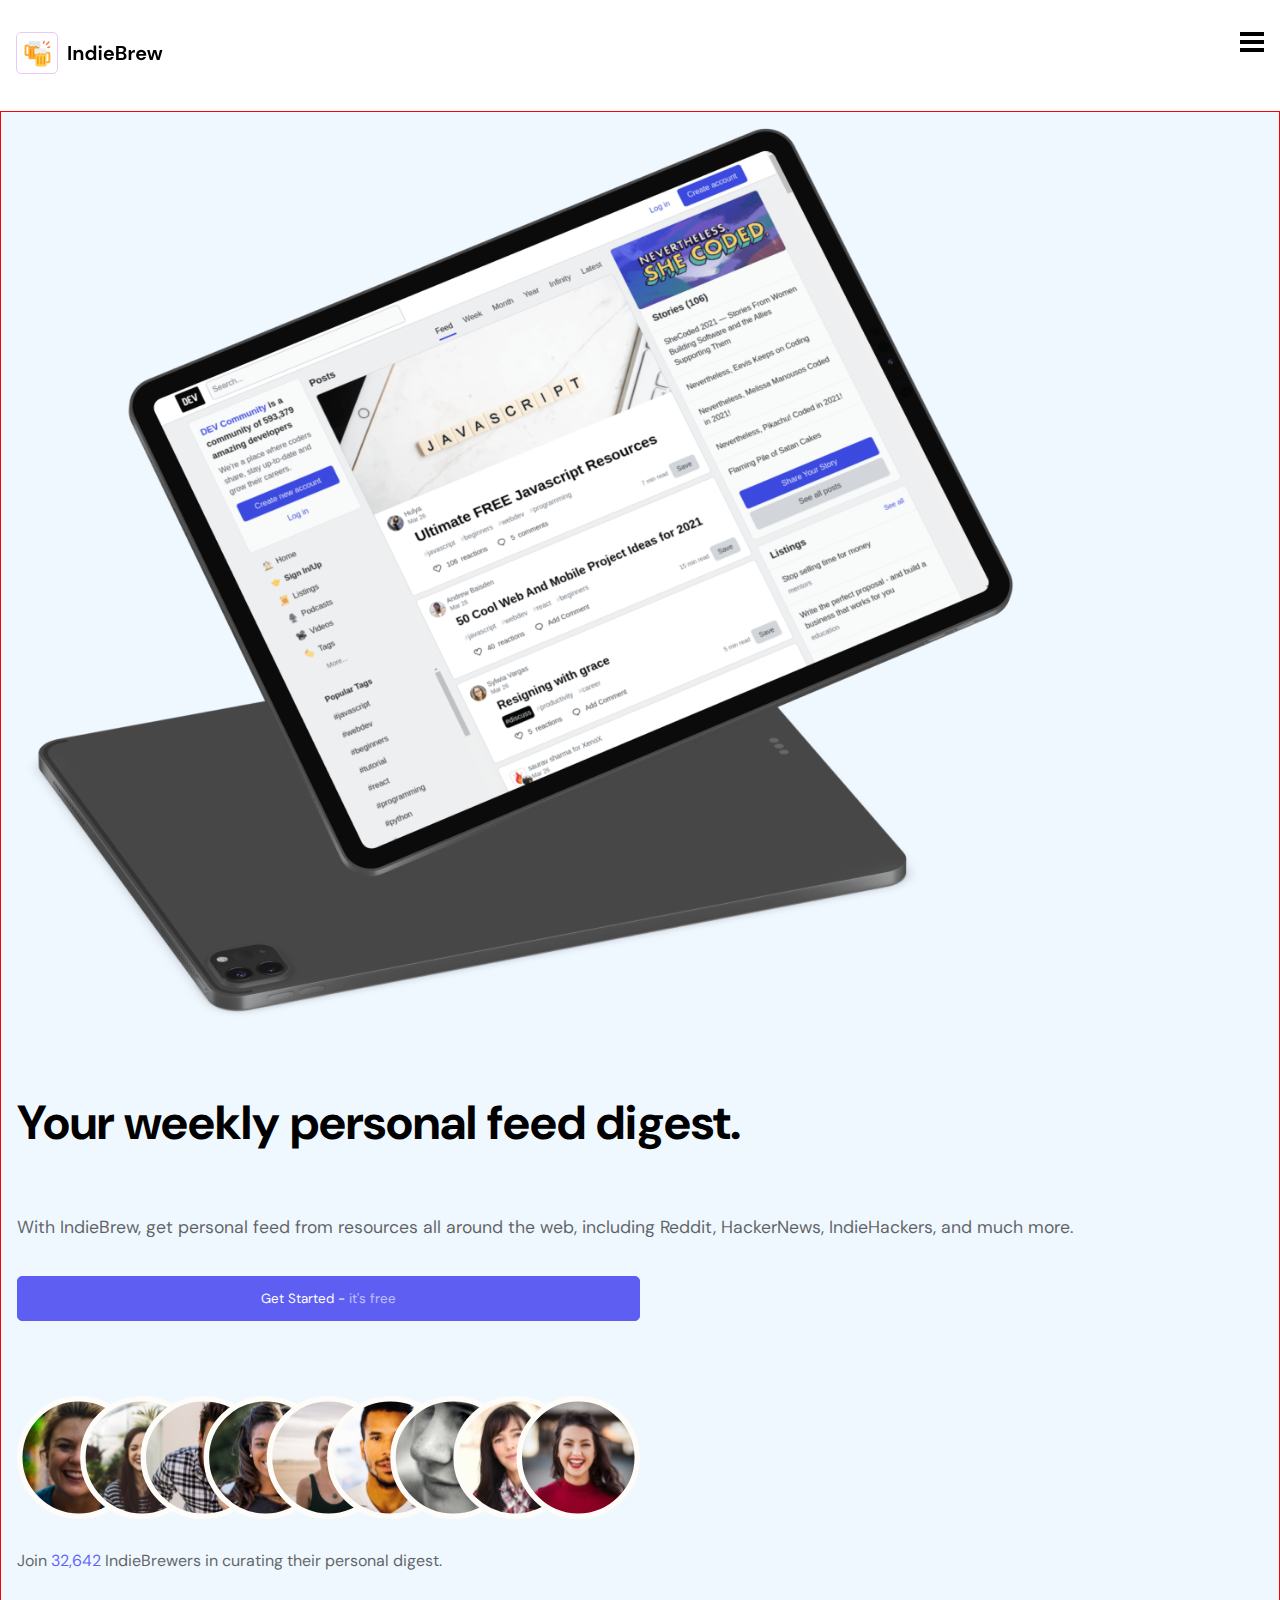
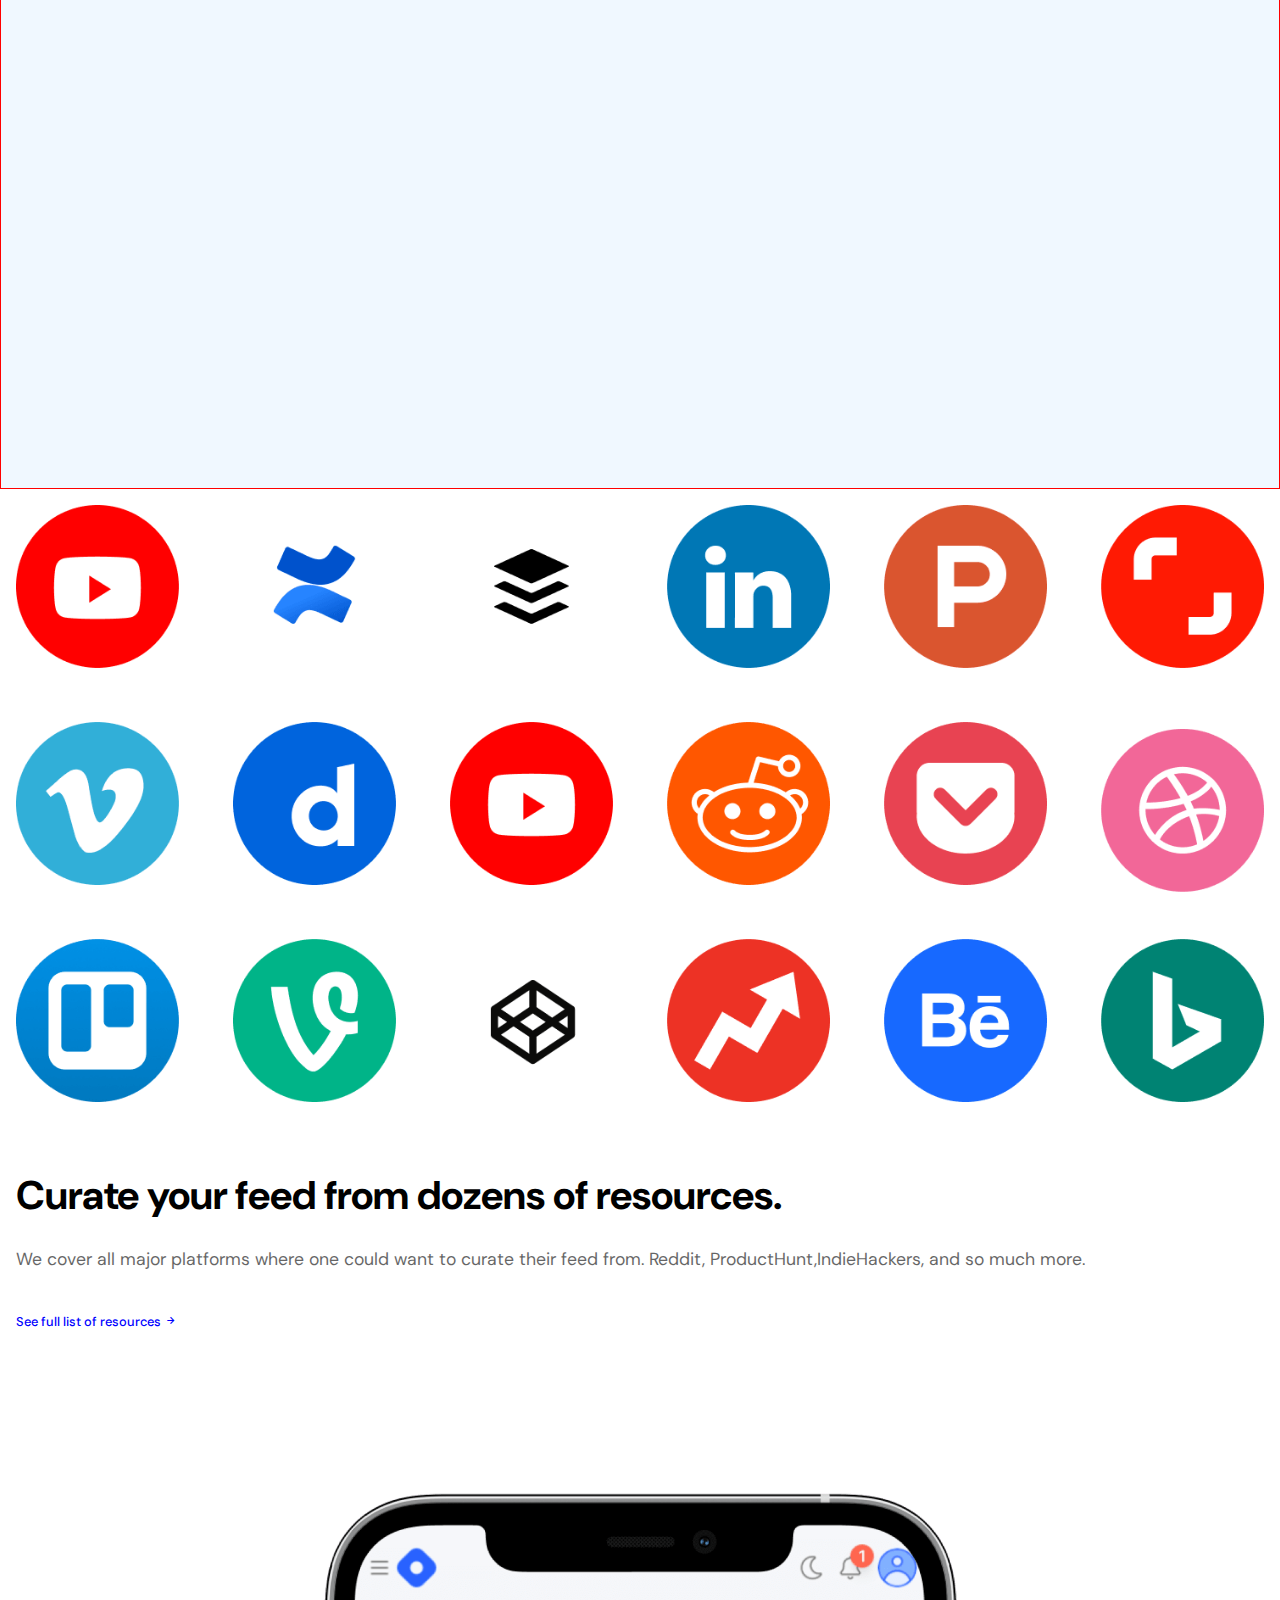
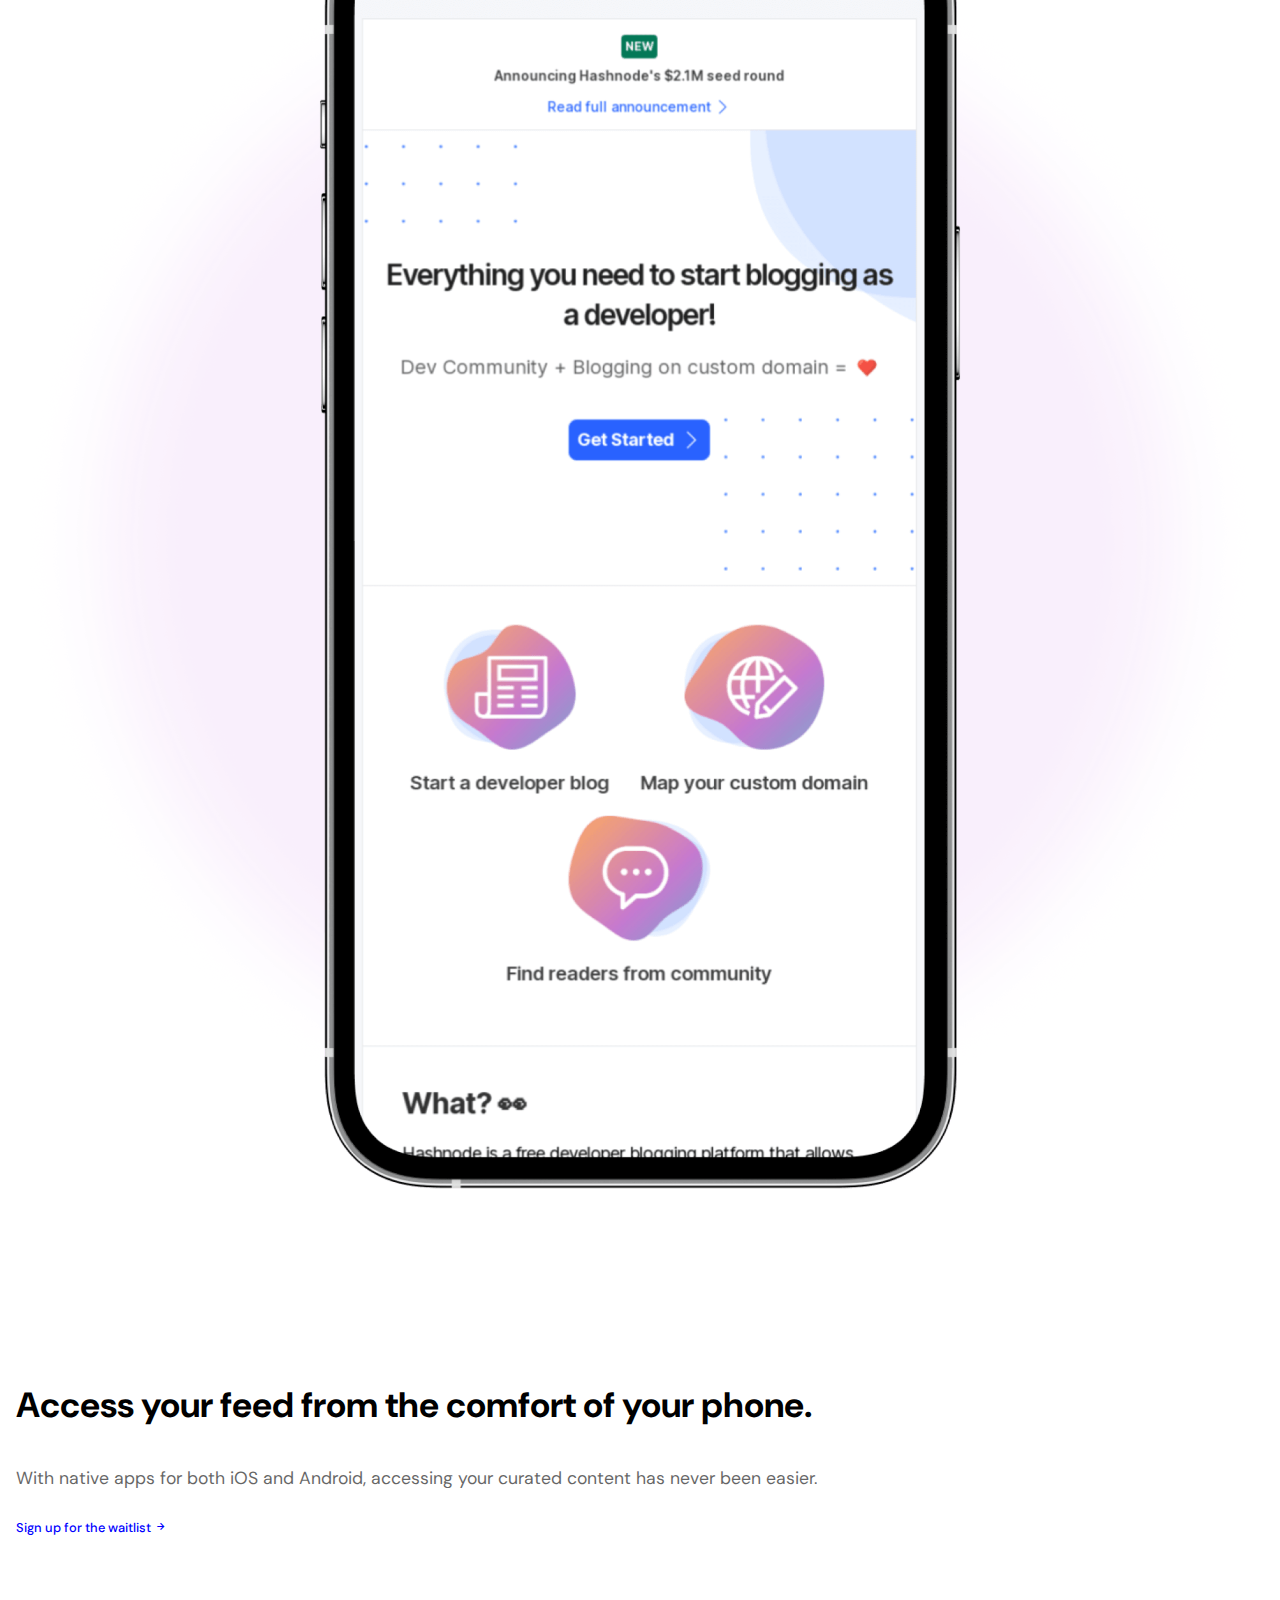
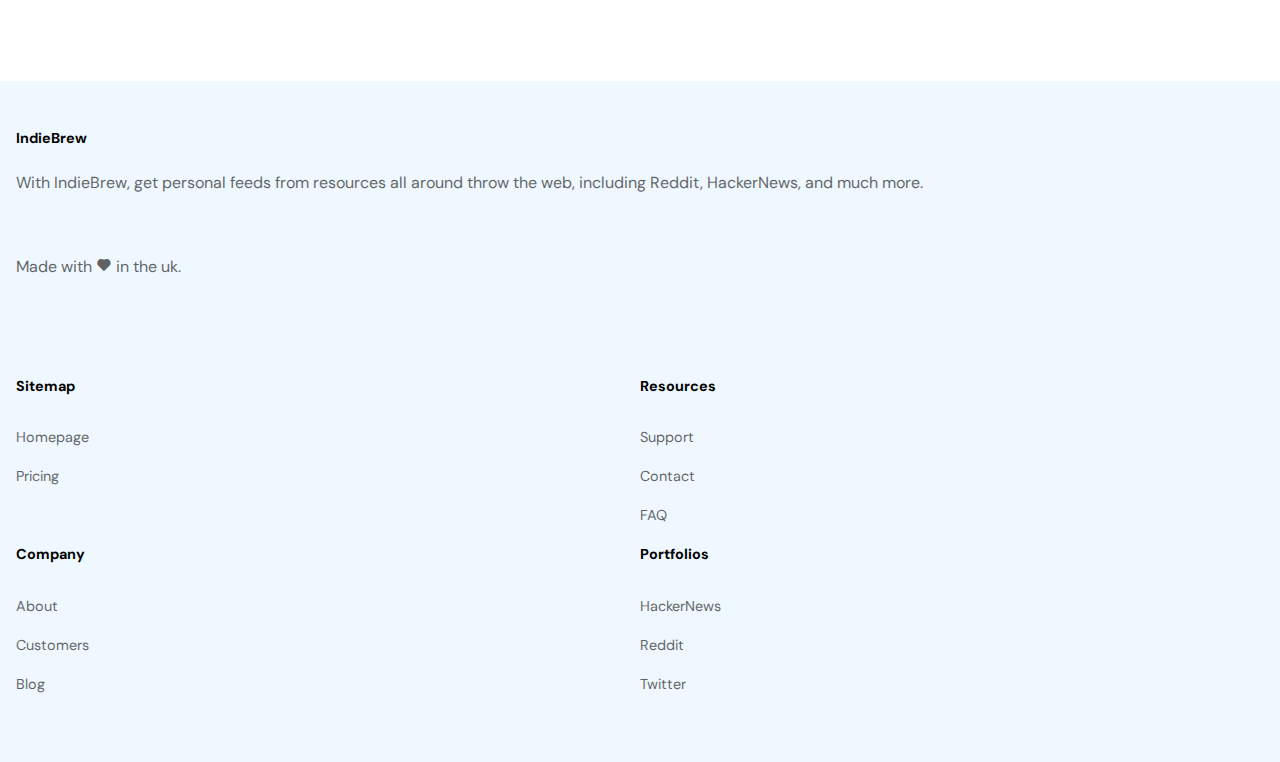
==== index.html @ 9b56b5cd "initial commit" ====
<!DOCTYPE html>
<html lang="en">
<head>
    <meta charset="UTF-8">
    <meta name="viewport" content="width=device-width, initial-scale=1.0">
    <link rel="stylesheet" href="./styles/index.css">
    <link rel="preconnect" href="https://fonts.googleapis.com">
    <link rel="preconnect" href="https://fonts.gstatic.com" crossorigin>
    <link href="https://fonts.googleapis.com/css2?family=DM+Sans:opsz,wght@9..40,300&display=swap" rel="stylesheet">
    <link rel="stylesheet"
    href="https://cdn.jsdelivr.net/npm/boxicons@latest/css/boxicons.min.css">
    <!-- or -->
    <link rel="stylesheet"
    href="https://unpkg.com/boxicons@latest/css/boxicons.min.css">
    <title>IndieBrew</title>
</head>
<body>
    <header>
        <div class="indie__logo">
            <img src="./Assets/Logo.svg" alt="Logo">
            <!-- <p>IndieBrew</p> -->
        </div>
        <nav class="navbar">
            <ul>
                <a href="/"><li>Pricing</li></a>
                <a href="/"><li>Support</li></a>
            </ul>
        </nav>
        <div>
            <button class="btn">Get Started - <span>it's free</span></button>
        </div>
        <div class="harmburg">
            <img src="./Assets/Hamburger Menu.svg" alt="Harmburg menu">
        </div>
    </header>

    <!-- main start here -->
    <main class="hero__main">
        <div class="indie__feed">
            <div class="indie__title">
                <h1>Your weekly personal feed digest.</h1>
                <p>With IndieBrew, get personal feed from resources all around the web, including Reddit, HackerNews, IndieHackers, and much more.</p>
            </div>
            <div class="second__buttton">
                <button class="s__btn">Get Started - <span>it's free</span></button>
            </div>
            <div class="users">
                <img src="./Assets/User Avatars.svg" alt="users avaters">
                <p>Join <span>32,642</span> IndieBrewers in curating their personal digest.</p>
            </div>
        </div>
        <div class="hero__image">
            <img src="./Assets/Feed Mockup.png" alt="Phone Mockup">
        </div>
    </main>
    <!-- main end here -->

    <!-- section class start here -->
    <section class="section__main">
        <div class="resoucers__main">
            <div class="media__resources">
                <h1>Curate your feed from dozens of resources.</h1>
                <p>We cover all major platforms where one could want to curate their feed from. Reddit, ProductHunt,IndieHackers, and so much more.</p>
                <a href="/">See full list of resources <i class='bx bx-right-arrow-alt'></i></a>
            </div>
            <div class="socials__medias">
                <img src="./Assets/Social Media Icons.png" alt="social media icons">
            </div>
        </div>
        <div class="access__main">
            <div class="phone">
                <img src="./Assets/Phone Mockup.png" alt="phone">
            </div>
            <div class="access__text">
                <h1>Access your feed from the comfort of your phone.</h1>
                <p>With native apps for both iOS and Android, accessing your curated content has never been easier.</p>
                <a href="/">Sign up for the waitlist <i class='bx bx-right-arrow-alt'></i></a>
            </div>
        </div>
    </section>
    <!-- section class end here -->

    <!-- footer start here -->
    <footer>
        <div class="about__indie">
            <h3>IndieBrew</h3>
            <p>With IndieBrew, get personal feeds from resources all around throw the web, including Reddit, HackerNews, and much more.</p>
            <p class="love">Made with <i class='bx bxs-heart' ></i> in the uk.</p>
        </div>
        <div class="all__about__cmp">
            <div class="site">
                <h3>Sitemap</h3>
                <ul>
                    <a href="/"><li>Homepage</li></a>
                    <a href="/"><li>Pricing</li></a>
                </ul>
            </div>
            <div class="resource">
                <h3>Resources</h3>
                <ul>
                    <a href="/"><li>Support</li></a>
                    <a href="/"><li>Contact</li></a>
                    <a href="/"><li>FAQ</li></a>
                </ul>
            </div>
            <div class="company">
                <h3>Company</h3>
                <ul>
                    <a href="/"><li>About</li></a>
                    <a href="/"><li>Customers</li></a>
                    <a href="/"><li>Blog</li></a>
                </ul>
            </div>
            <div class="porta">
                <h3>Portfolios</h3>
                <ul>
                    <a href="/"><li>HackerNews</li></a>
                    <a href="/"><li>Reddit</li></a>
                    <a href="/"><li>Twitter</li></a>
                </ul>
            </div>
        </div>
    </footer>
</body>
</html>
---- styles/index.css ----
* {
    padding: 0;
    margin: 0;
    box-sizing: border-box;
    font-family: 'DM Sans', sans-serif;
}
header {
    display: flex;
    justify-content: space-between;
    padding: 2em 1em;
}
.navbar,
.btn {
    display: none;
}
.hero__main {
    border: 1px solid red;
    padding: 1em;
    display: flex;
    flex-direction: column-reverse;
    background-color: aliceblue;
    /* margin-bottom: 20%; */
}
.hero__image {
    width: 100%;
}
.hero__image img {
    width: 80%;
    margin-bottom: 5%;
}
.indie__title h1 {
    font-size: 3rem;
    margin-bottom: 5%;
}
.indie__title p {
    font-size: 1.1rem;
    opacity: 0.6;
    margin-bottom: 3%;
}   
.s__btn {
    padding: 1em;
    width: 50%;
    background-color: rgb(94, 94, 243);
    border: 1px solid rgb(94, 94, 243);
    border-radius: 5px;
    color: white;
    margin-bottom: 6%;
    cursor: pointer;
}
.s__btn:hover {
    background-color: rgb(94, 94, 243);
    border-radius: 5px;
    border: 1px solid transparent;
} 
.s__btn span {
    opacity: 0.6;
}
.users {
    width: 100%;
    margin-bottom: 40%;
}
.users img {
    width: 50%;
    margin-bottom: 2%;
}
.users p {
    opacity: 0.6;
    line-height: 1.5;
} 
.users p span {
    color: blue;
    /* margin-bottom: 20%; */
}

/* main section style start here */
.section__main {
    padding: 1em;
    width: 100%;
    margin-bottom: 10%;
    /* display: flex; */
    /* flex-direction: column-reverse; */
}
.resoucers__main {
    display: flex;
    flex-direction: column-reverse;
    width: 100%;
    margin-bottom: 5%;
}
.socials__medias {
    width: 100%;
}
.socials__medias img {
    width: 100%;
    margin-bottom: 5%;
}
.media__resources h1 {
    font-size: 2.5rem;
    margin-bottom: 2%;
}
.media__resources p {
    line-height: 1.5;
    opacity: 0.6;
    font-size: 1.1rem;
    margin-bottom: 3%;
}
.media__resources a,
.access__text a {
    text-decoration: none;
    color: blue;
    font-size: 0.8rem;
    font-weight: 500;
}
.phone img {
    width: 100%;
    margin-top: 8%;
    /* margin: auto; */
}
.access__text h1 {
    font-size: 2.2rem;
    margin-top: 15%;
}
.access__text p {
    font-size: 1.1rem;
    opacity: 0.6;
    line-height: 1.5;
    margin-top: 3%;
    margin-bottom: 2%;
}

/* footer style here */
footer {
    padding: 3em 1em;
    background-color: aliceblue;
}
footer h3 {
    font-size: 0.9rem;
    /* font-weight: 500; */
    font-weight: bold;
    margin-bottom: 2%;
}
.about__indie {
    width: 100%;
}
.about__indie p {
    font-size: 1rem;
    opacity: 0.6;
    margin-bottom: 5%;
}
.all__about__cmp {
    width: 100%;
    margin-top: 8%;
    display: grid;
    grid-template-columns: 1fr 1fr;
}
.all__about__cmp ul {
    list-style: none;
}
ul a {
    text-decoration: none;
    margin: 0 0.1%;
    font-size: 0.9rem;
    opacity: 0.6;
    color: black;
    cursor: pointer;
}

/* form style start here */
.form__head {
    align-items: center;
    display: flex;
    background-color: aliceblue;
}
.form__head a {
    box-shadow: rgba(0, 0, 0, 0.02) 0px 1px 3px 0px, rgba(27, 31, 35, 0.15) 0px 0px 0px 1px;
    width: 15%;
    padding: 0.5em;
    align-items: center;
    background-color: white;
    border-radius: 5px;
    text-align: center;
    justify-content: center;
    cursor: pointer;
    
}
.form__head a img {
    width: 40%;
}
.form__head a:hover {
    background-color: transparent;
    transform: translateY(-5px);

}
.form__main {
    padding: 1em;
    background-color: aliceblue;
    position: relative;
}
.form__text h1 {
    font-size: 2rem;
    margin-bottom: 10%;
}
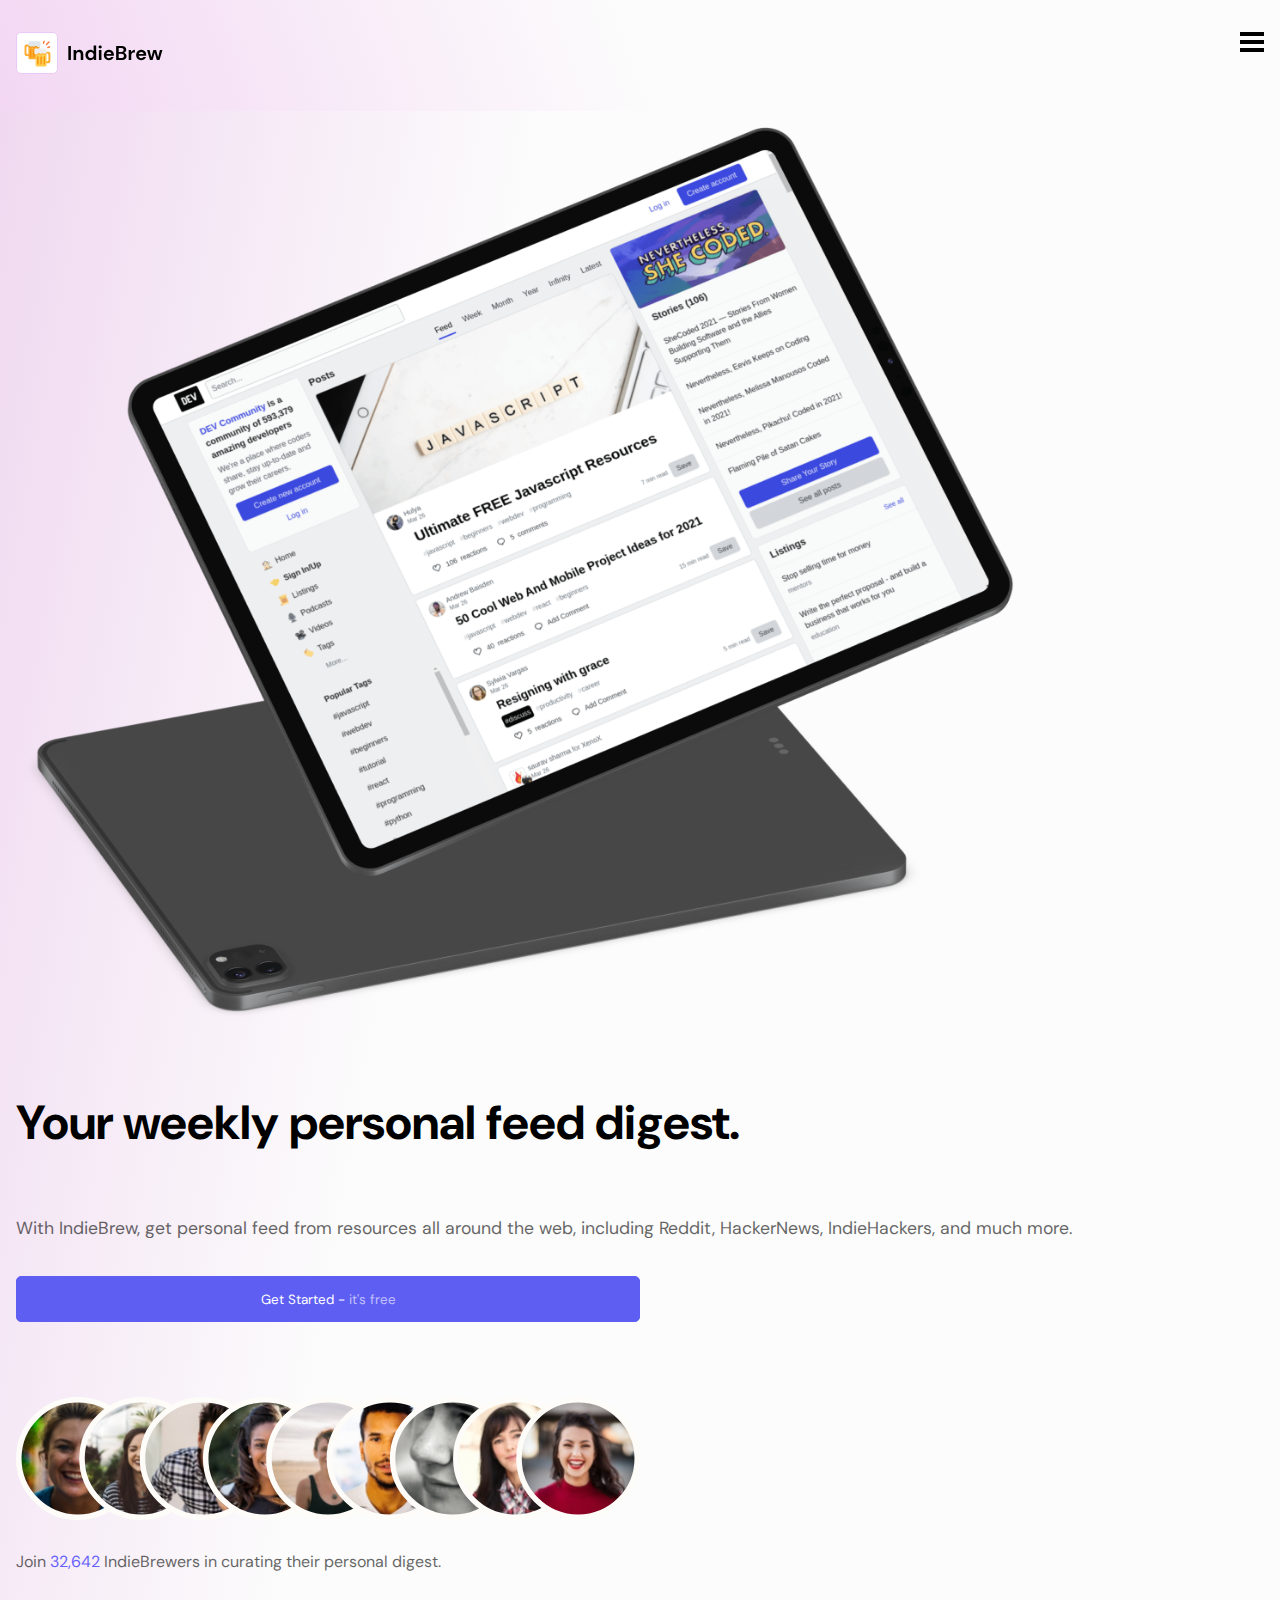
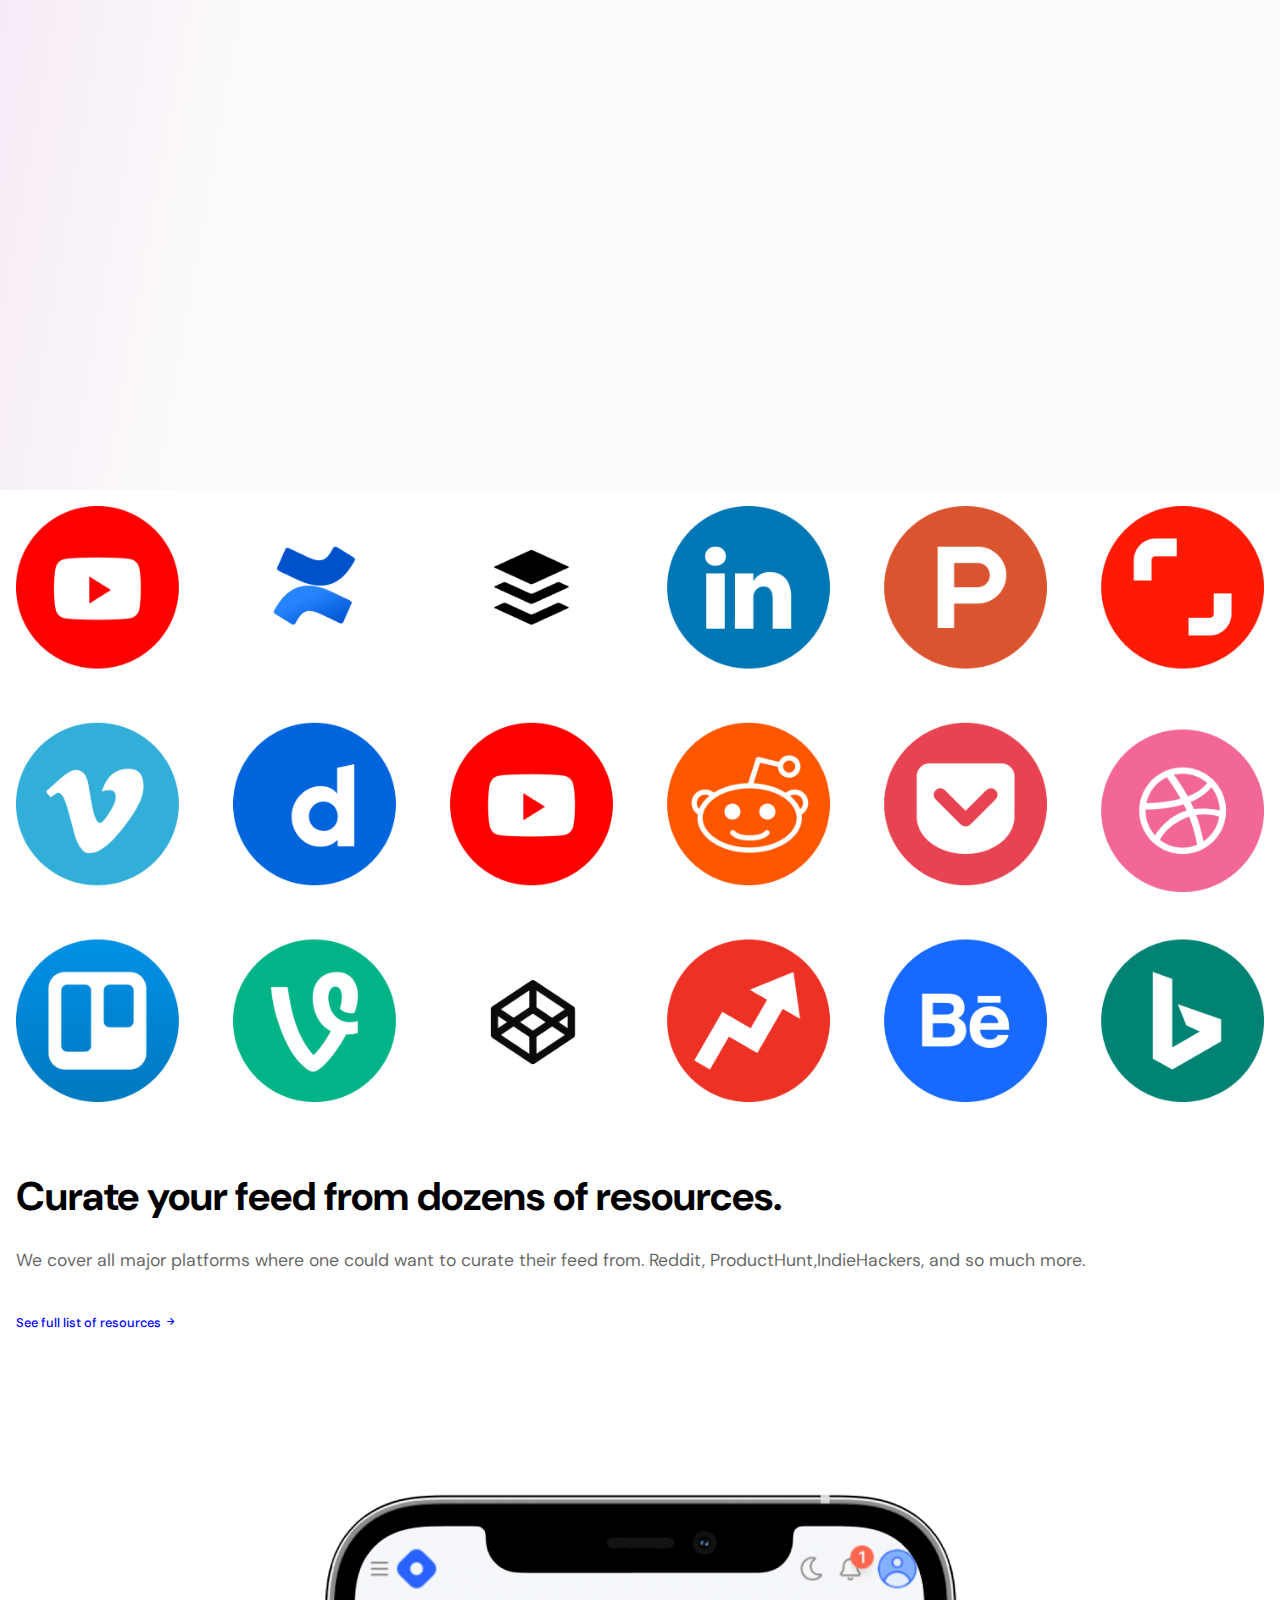
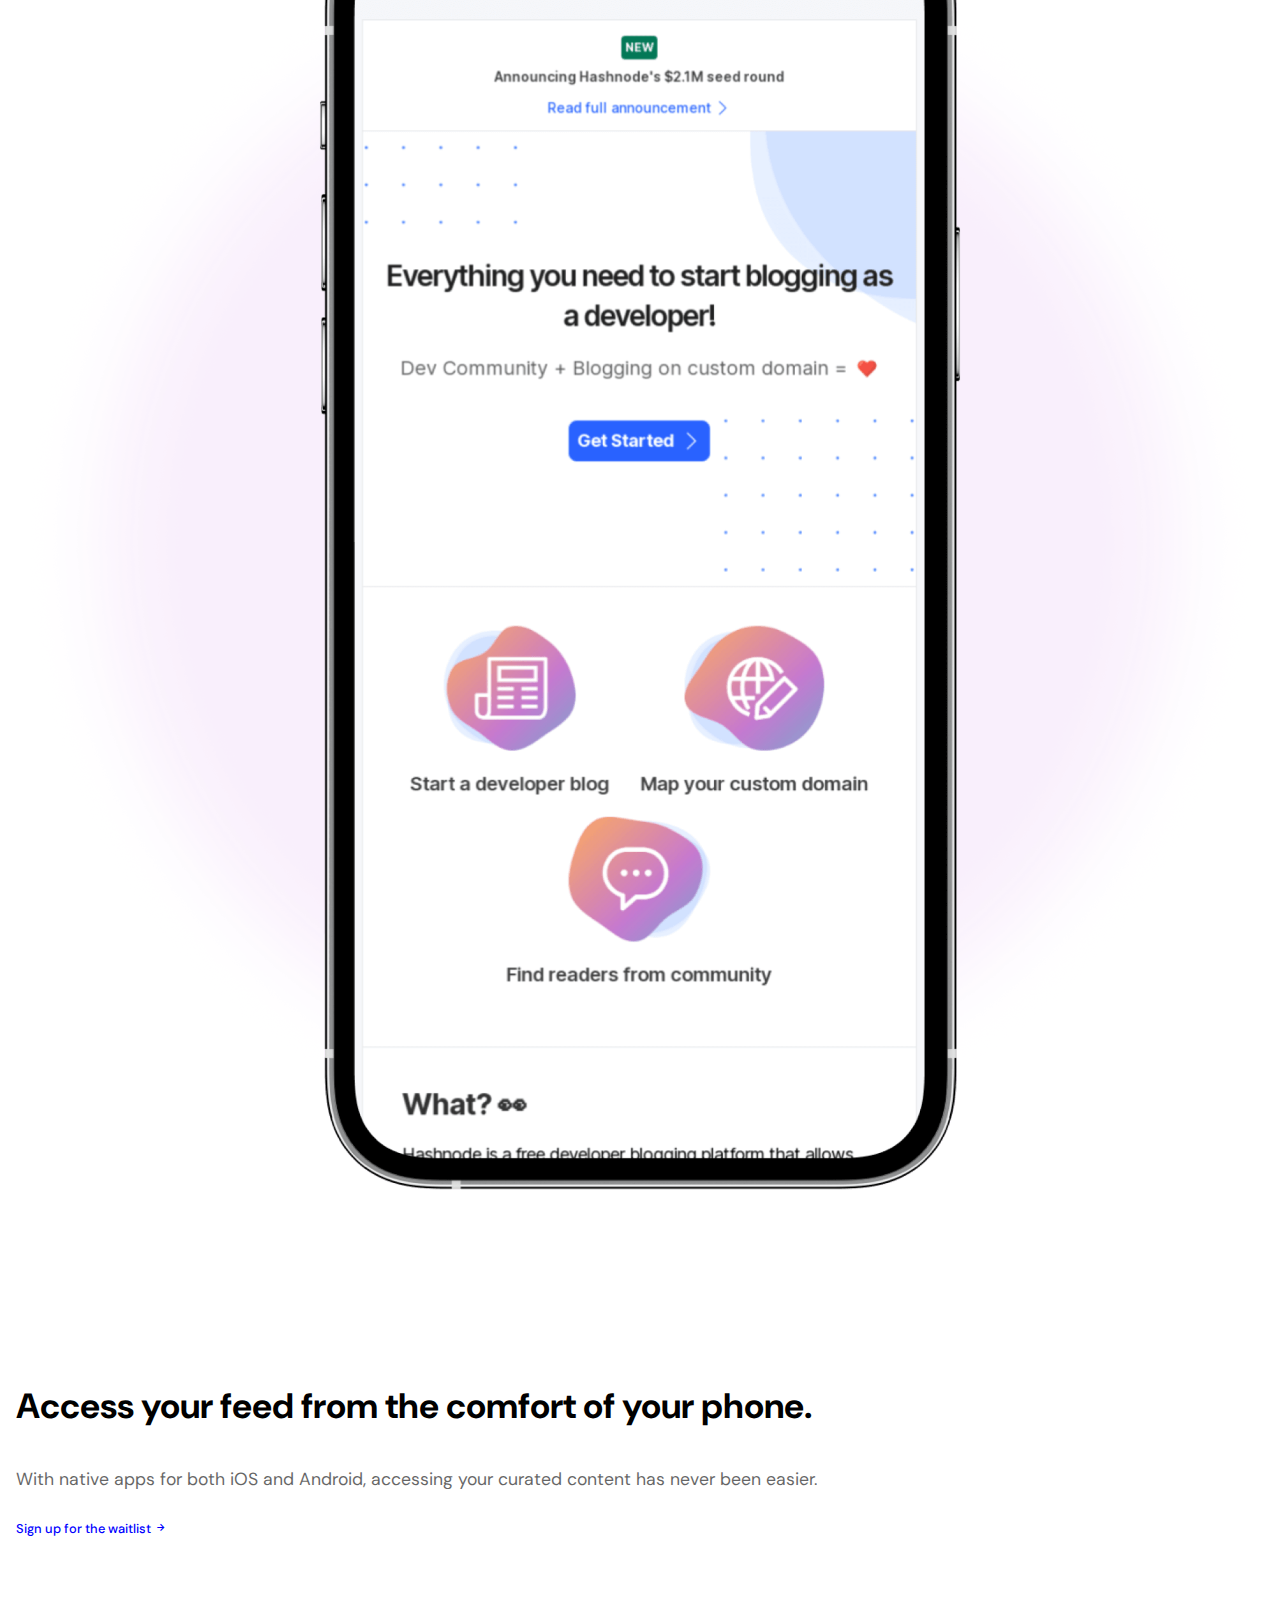
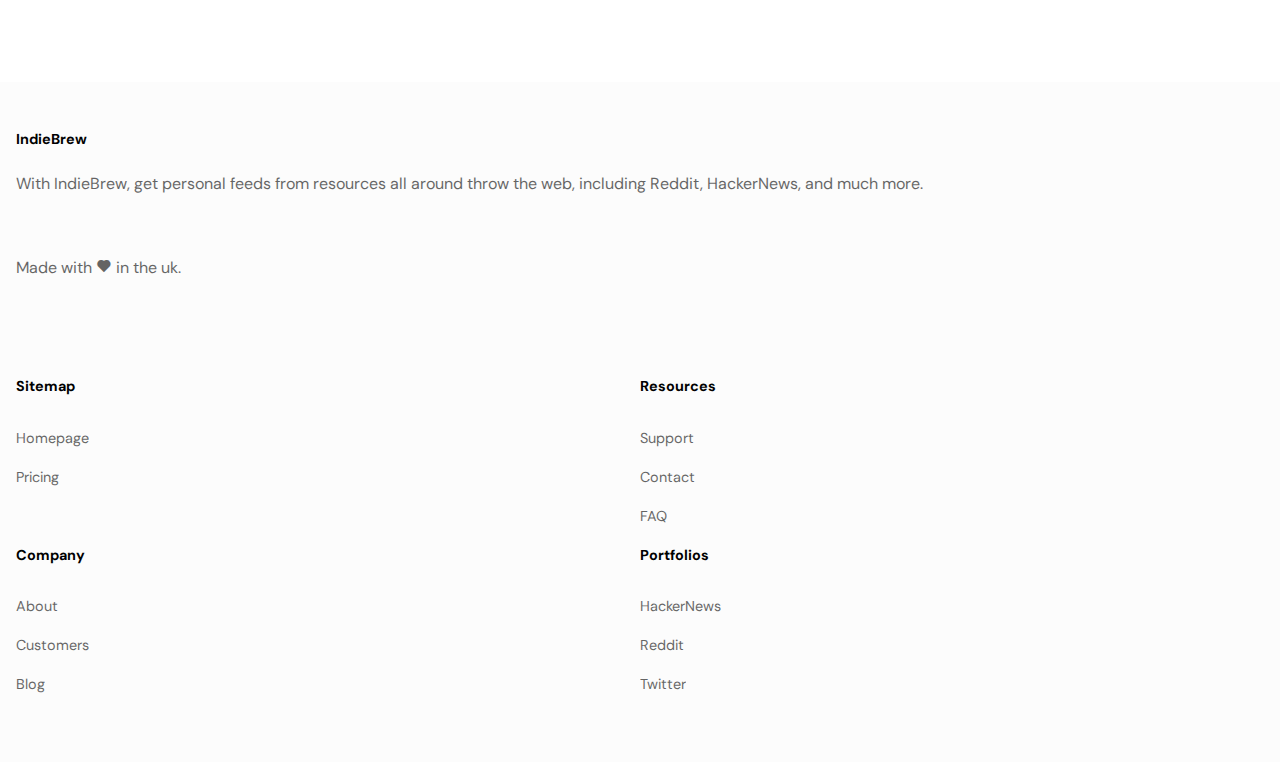
==== commit 4d5ecf35: "initial commit" ====
--- a/index.html
+++ b/index.html
@@ -26,8 +26,8 @@
                 <a href="/"><li>Support</li></a>
             </ul>
         </nav>
-        <div>
-            <button class="btn">Get Started - <span>it's free</span></button>
+        <div class="firt__btn">
+            <a href="sign_in.html" class="signup"><button class="btn">Get Started - <span>it's free</span></button></a>
         </div>
         <div class="harmburg">
             <img src="./Assets/Hamburger Menu.svg" alt="Harmburg menu">
@@ -38,7 +38,7 @@
     <main class="hero__main">
         <div class="indie__feed">
             <div class="indie__title">
-                <h1>Your weekly personal feed digest.</h1>
+                <h1>Your weekly <span class="break">personal feed digest.</span></h1>
                 <p>With IndieBrew, get personal feed from resources all around the web, including Reddit, HackerNews, IndieHackers, and much more.</p>
             </div>
             <div class="second__buttton">
--- a/styles/index.css
+++ b/styles/index.css
@@ -8,17 +8,20 @@
     display: flex;
     justify-content: space-between;
     padding: 2em 1em;
+    background-color: rgb(252, 252, 252);
+    background: linear-gradient(70deg, rgb(243, 215, 243), rgb(252, 252, 252), rgb(252, 252, 252));
 }
 .navbar,
 .btn {
     display: none;
 }
 .hero__main {
-    border: 1px solid red;
+    /* border: 1px solid red; */
     padding: 1em;
     display: flex;
     flex-direction: column-reverse;
-    background-color: aliceblue;
+    background: linear-gradient(100deg, rgb(240, 217, 240), rgb(252, 252, 252), rgb(252, 252, 252), rgb(252, 252, 252));
+    background-color: rgb(252, 252, 252);
     /* margin-bottom: 20%; */
 }
 .hero__image {
@@ -130,7 +133,7 @@
 /* footer style here */
 footer {
     padding: 3em 1em;
-    background-color: aliceblue;
+    background-color: rgb(252, 252, 252);
 }
 footer h3 {
     font-size: 0.9rem;
@@ -182,6 +185,9 @@
     cursor: pointer;
     
 }
+.form__head {
+    background-color: rgb(248, 230, 248);
+}
 .form__head a img {
     width: 40%;
 }
@@ -192,10 +198,233 @@
 }
 .form__main {
     padding: 1em;
-    background-color: aliceblue;
+    background-color: rgb(248, 230, 248);
+    background: linear-gradient(rgb(236, 206, 236));
     position: relative;
 }
 .form__text h1 {
     font-size: 2rem;
     margin-bottom: 10%;
+}
+.estimate,
+.delivery,
+.limited {
+    display: flex;
+    margin-bottom: 6%;
+    gap: 10px;
+}
+.estimate p,
+.delivery p,
+.limited p {
+    font-size: 1.1rem;
+    line-height: 1.5;
+}
+.estimate span,
+.delivery span,
+.limited span {
+    /* font-size: 1.2rem; */
+    font-weight: bold;
+}
+.estimate i {
+    color: red;
+}
+.delivery i {
+    color: darkgrey;
+}
+.limited i {
+    color: orange;
+}
+.sign__form {
+    /* border: 1px solid red; */
+    background-color: white;
+    padding: 1.5em;
+    box-shadow: rgba(0, 0, 0, 0.02) 0px 1px 3px 0px, rgba(27, 31, 35, 0.15) 0px 0px 0px 1px;
+    border-radius: 10px;
+    display: block;
+    margin-bottom: 10%;
+    margin-top: 10%;
+}
+.form-head h1 {
+    font-size: 1.5rem;
+    margin-bottom: 5%;
+}
+label {
+    display: block;
+    margin: 0.2em 0;
+    font-weight: bold;
+}
+.email input,
+.fullname input,
+.password__main input {
+    padding: 0.8em;
+    width: 100%;
+    margin-bottom: 8%;
+    border-radius: 5px;
+    border: 1px solid darkgray;    
+    /* box-shadow: rgba(0, 0, 0, 0.02) 0px 1px 3px 0px, rgba(27, 31, 35, 0.15) 0px 0px 0px 1px; */
+}
+.check__main {
+    display: flex;
+    gap: 10px;
+    margin-bottom: 5%;
+}
+.check {
+    margin-bottom: 17%;
+} 
+.check__main label {
+    font-size: 1.2rem;
+    line-height: 1.2;
+    /* margin-top: 2%; */
+}
+.check__main label a {
+    color: rgb(119, 119, 253);
+    margin-top: 2%;
+}
+.create {
+    border: 1px solid red;
+    width: 100%;
+    padding: 0.8em;
+    background-color: rgb(119, 119, 253);
+    border: 1px solid rgb(119, 119, 253);
+    border-radius: 5px;
+    cursor: pointer;
+    color: white;
+}
+.create:hover {
+    background-color: aliceblue;
+}
+
+/* tablet design start here */
+@media (min-width: 640px) and (max-width: 768px) {
+    header {
+        width: 100%;
+        padding: 2em;
+        align-items: center;
+    }
+    .navbar, .btn {
+        display: block;
+    } 
+    .harmburg {
+        display: none;
+    }
+    .navbar {
+        width: 25%;
+        margin-left: 25%;
+    }
+    .indie__logo {
+        width: 20%;
+    }
+    .firt__btn {
+        width: 40%;
+    }
+    .navbar ul {
+        align-items: center;
+        display: flex;
+        gap: 20px;
+        list-style: none;
+        font-size: 1.3rem;
+    }
+    .btn {
+        padding: 1em;
+        width: 100%;
+        background-color: rgb(108, 108, 245);
+        color: white;
+        border-radius: 5px;
+        border: 1px solid rgb(108, 108, 245);
+        cursor: pointer;
+    }
+    .firt__btn span {
+        opacity: 0.6;
+    }
+    .firt__btn a {
+        text-decoration: none;
+    }
+    .firt__btn a:hover {
+        background-color: rgb(170, 170, 241);
+    }
+    .hero__image img {
+        width: 50%;
+        margin-left: 25%;
+    }
+    .hero__main {
+        padding: 2em;
+    }
+    .indie__title p {
+        font-size: 1.3rem;
+    }
+    .second__buttton {
+        width: 70%;
+    }
+    .users img {
+        width: 35%;
+    }
+    .section__main {
+        padding: 2em;
+    }
+    .resoucers__main {
+
+        display: grid;
+        grid-template-columns: 1fr 1fr;
+        align-items: center;
+        /* gap: 20px; */
+        /* justify-content: space-between; */
+    }
+    .resoucers__main h1 {
+        font-size: 2rem;
+    }
+    .resoucers__main p {
+        font-size: 1rem;
+    }
+    .socials__medias {
+        width: 100%;
+    }
+    .socials__medias img {
+        width: 80%;
+        margin-top: 10%;
+        margin-left: 20%;
+    }
+    .access__main {
+        /* border: 1px solid red; */
+        display: grid;
+        grid-template-columns: 1fr 1fr;
+    }
+    .access__main h1 {
+        font-size: 2rem;
+    }
+    .access__main p {
+        font-size: 1rem;
+    }
+    .phone {
+        width: 100%;
+    }
+    .phone img {
+        width: 80%;
+    }
+    .access__text {
+        margin: 10% auto;
+    }
+    footer {
+        display: flex;
+        /* align-items: center; */
+        padding: 2em;
+        gap: 20%;
+        /* justify-content: space-between; */
+    }
+    .about__indie {
+        width: 100%;
+        /* border: 1px solid #00f; */
+        margin-top: 8%;
+    }
+    .about__indie h3 {
+        margin-bottom: 5%;
+    }
+    .about__indie p {
+        font-size: 0.8rem;
+    }
+    .form__main {
+        display: flex;
+        align-items: center;
+        padding: 4em;
+        gap: 20px;
+    }
 }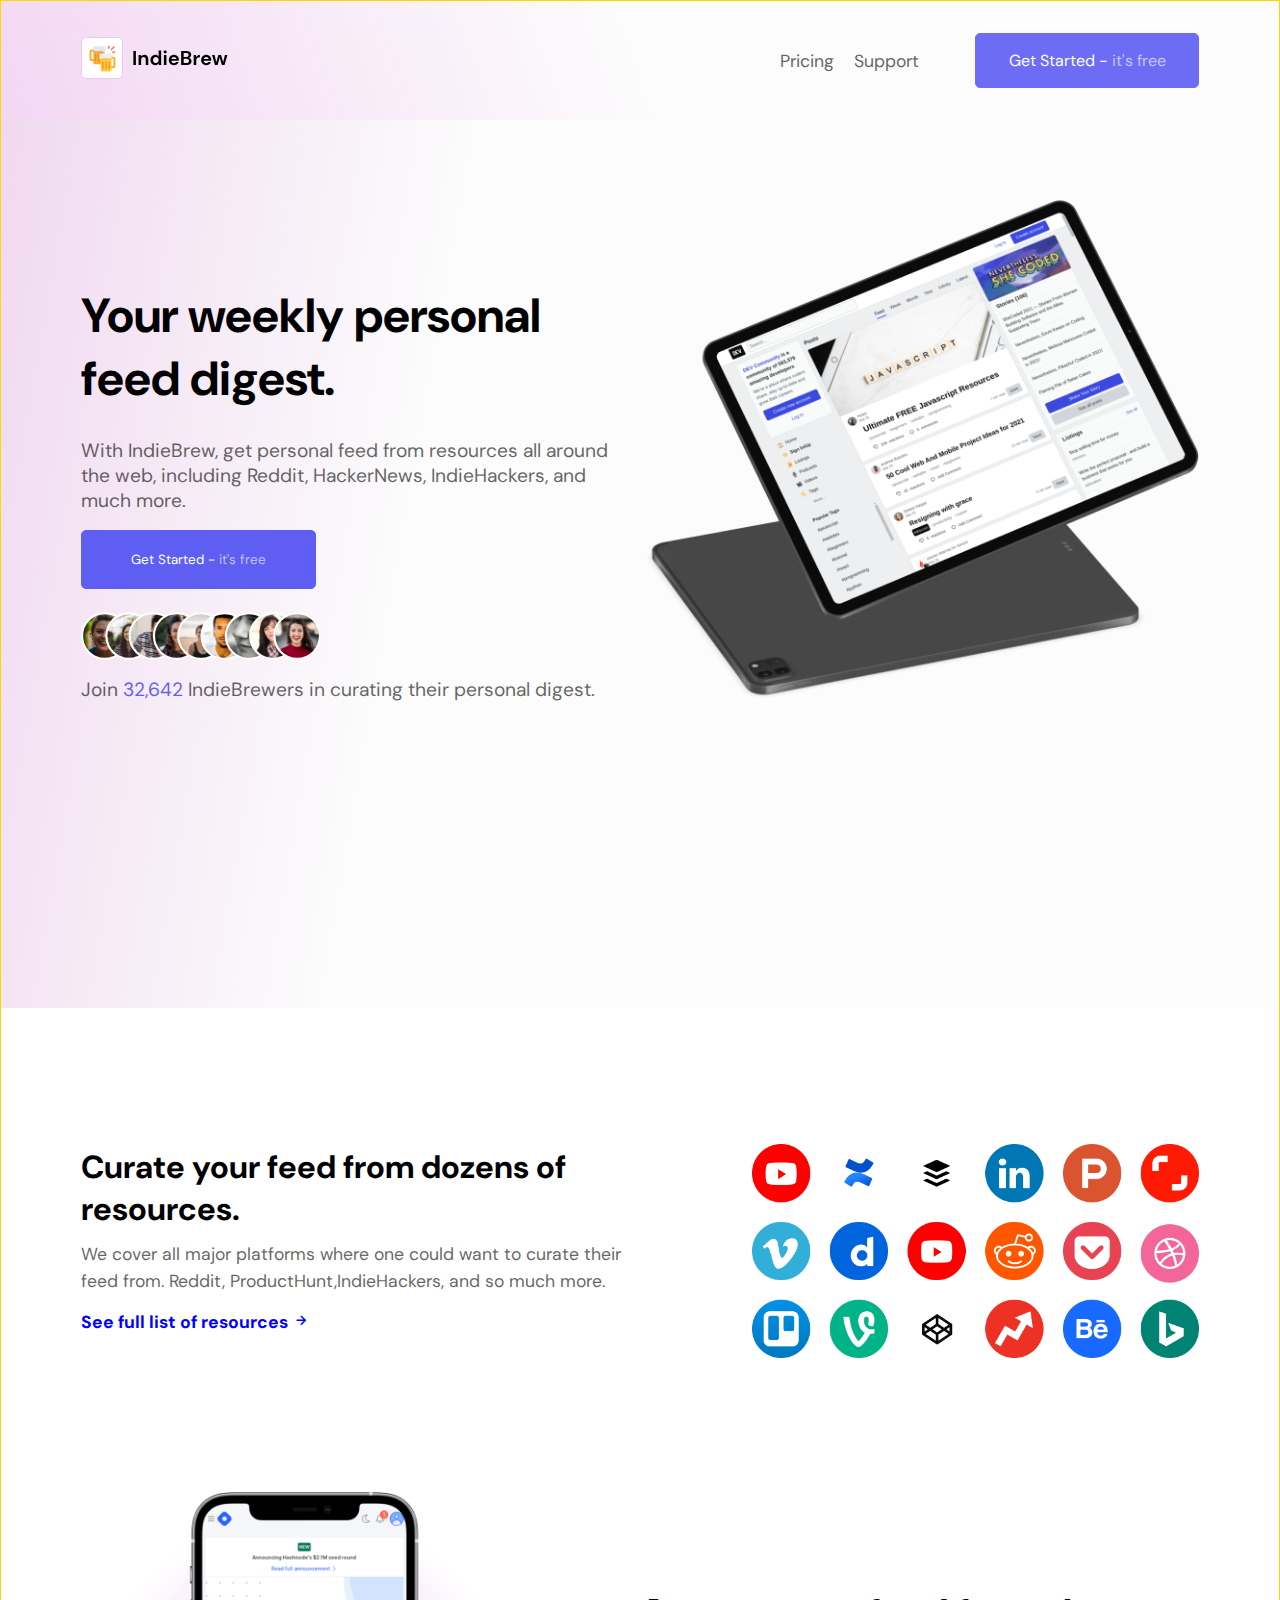
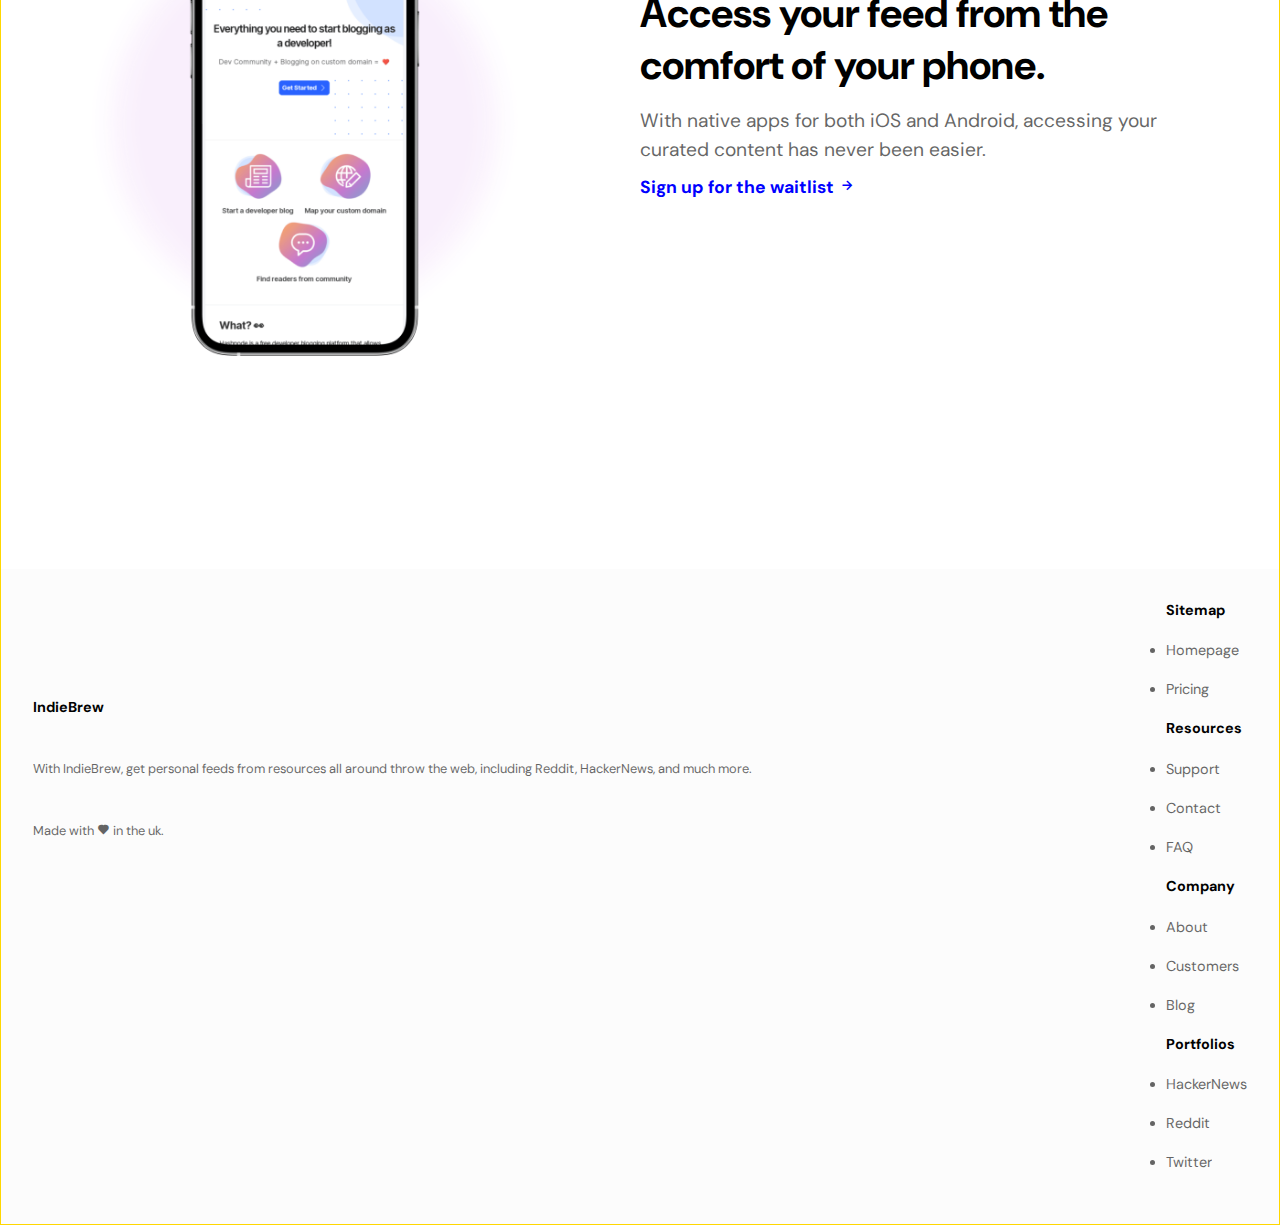
==== commit 28f3b9fc: "initial commit" ====
--- a/index.html
+++ b/index.html
@@ -87,7 +87,7 @@
             <p>With IndieBrew, get personal feeds from resources all around throw the web, including Reddit, HackerNews, and much more.</p>
             <p class="love">Made with <i class='bx bxs-heart' ></i> in the uk.</p>
         </div>
-        <div class="all__about__cmp">
+        <div class="c">
             <div class="site">
                 <h3>Sitemap</h3>
                 <ul>
--- a/styles/index.css
+++ b/styles/index.css
@@ -295,11 +295,14 @@
 }
 
 /* tablet design start here */
-@media (min-width: 640px) and (max-width: 768px) {
+@media (min-width: 768px) {
     header {
         width: 100%;
         padding: 2em;
         align-items: center;
+    }
+    .form_body {
+        background-color: rgb(236, 206, 236);
     }
     .navbar, .btn {
         display: block;
@@ -349,6 +352,12 @@
     .hero__main {
         padding: 2em;
     }
+    .form__head img {
+        width: 80%;
+    }
+    .form__head a img {
+        width: 10%;
+    }
     .indie__title p {
         font-size: 1.3rem;
     }
@@ -362,12 +371,9 @@
         padding: 2em;
     }
     .resoucers__main {
-
         display: grid;
         grid-template-columns: 1fr 1fr;
         align-items: center;
-        /* gap: 20px; */
-        /* justify-content: space-between; */
     }
     .resoucers__main h1 {
         font-size: 2rem;
@@ -408,11 +414,9 @@
         /* align-items: center; */
         padding: 2em;
         gap: 20%;
-        /* justify-content: space-between; */
     }
     .about__indie {
         width: 100%;
-        /* border: 1px solid #00f; */
         margin-top: 8%;
     }
     .about__indie h3 {
@@ -420,6 +424,9 @@
     }
     .about__indie p {
         font-size: 0.8rem;
+    }
+    .form__head {
+        background-color: rgb(243, 228, 228);
     }
     .form__main {
         display: flex;
@@ -427,4 +434,98 @@
         padding: 4em;
         gap: 20px;
     }
+    .form__text h1 {
+        font-size: 1.5rem;
+    }
+    .form__text p {
+        font-size: 0.8rem;
+    }
+    .sign__form {
+        width: 100%;
+    }
+    .sign__form h1 {
+        font-size: 1.1rem;
+    }
+    .check__main {
+        margin-bottom: 0;
+    }
+    .check__main label {
+        font-size: 0.65rem;
+    }
+}
+
+@media (min-width: 1024px) {
+    body {
+        border: 1px solid gold;
+    }
+    header {
+        padding: 2em 5em;
+    }
+    .navbar {
+        /* border: 1px solid red; */
+        width: 20;
+    }
+    .navbar ul {
+        width: 50%;
+        margin-left: 50%;
+        /* border: 1px solid #000; */
+    }
+    .navbar ul li {
+        font-size: 1.1rem;
+    }
+    .firt__btn {
+        width: 20%;
+    }
+    .btn {
+        padding: 1em;
+        font-size: 1em;
+    }
+    .hero__main {
+        padding: 5em;
+        display: grid;
+        grid-template-columns: 1fr 1fr;
+        /* gap: 20px; */
+    }
+    .indie__feed {
+        /* border: 1px solid #00f; */
+        margin: 0;
+        padding: 0;
+        margin-top: 15%;
+    }
+    .indie__feed p {
+        font-size: 1.2rem;
+    }   
+    .s__btn {
+        padding: 1.5em;
+        width: 60%;
+    }
+    .users img {
+        width: 43%;
+    }
+    .hero__image {
+        /* border: 1px solid red; */
+    }
+    .hero__image img {
+        width: 100%;
+        margin: 0 auto;
+        margin-right: 20%;
+    }
+    .section__main {
+        padding: 5em    ;
+    }
+    .section__main p {
+        font-size: 1.1rem;
+    }
+    .access__text h1 {
+        font-size: 2.5rem;
+    }
+    .access__text p {
+        font-size: 1.2rem;
+    }
+    .section__main a {
+        font-size: 1.1rem;
+        font-weight: bold;
+    }
+   
+
 }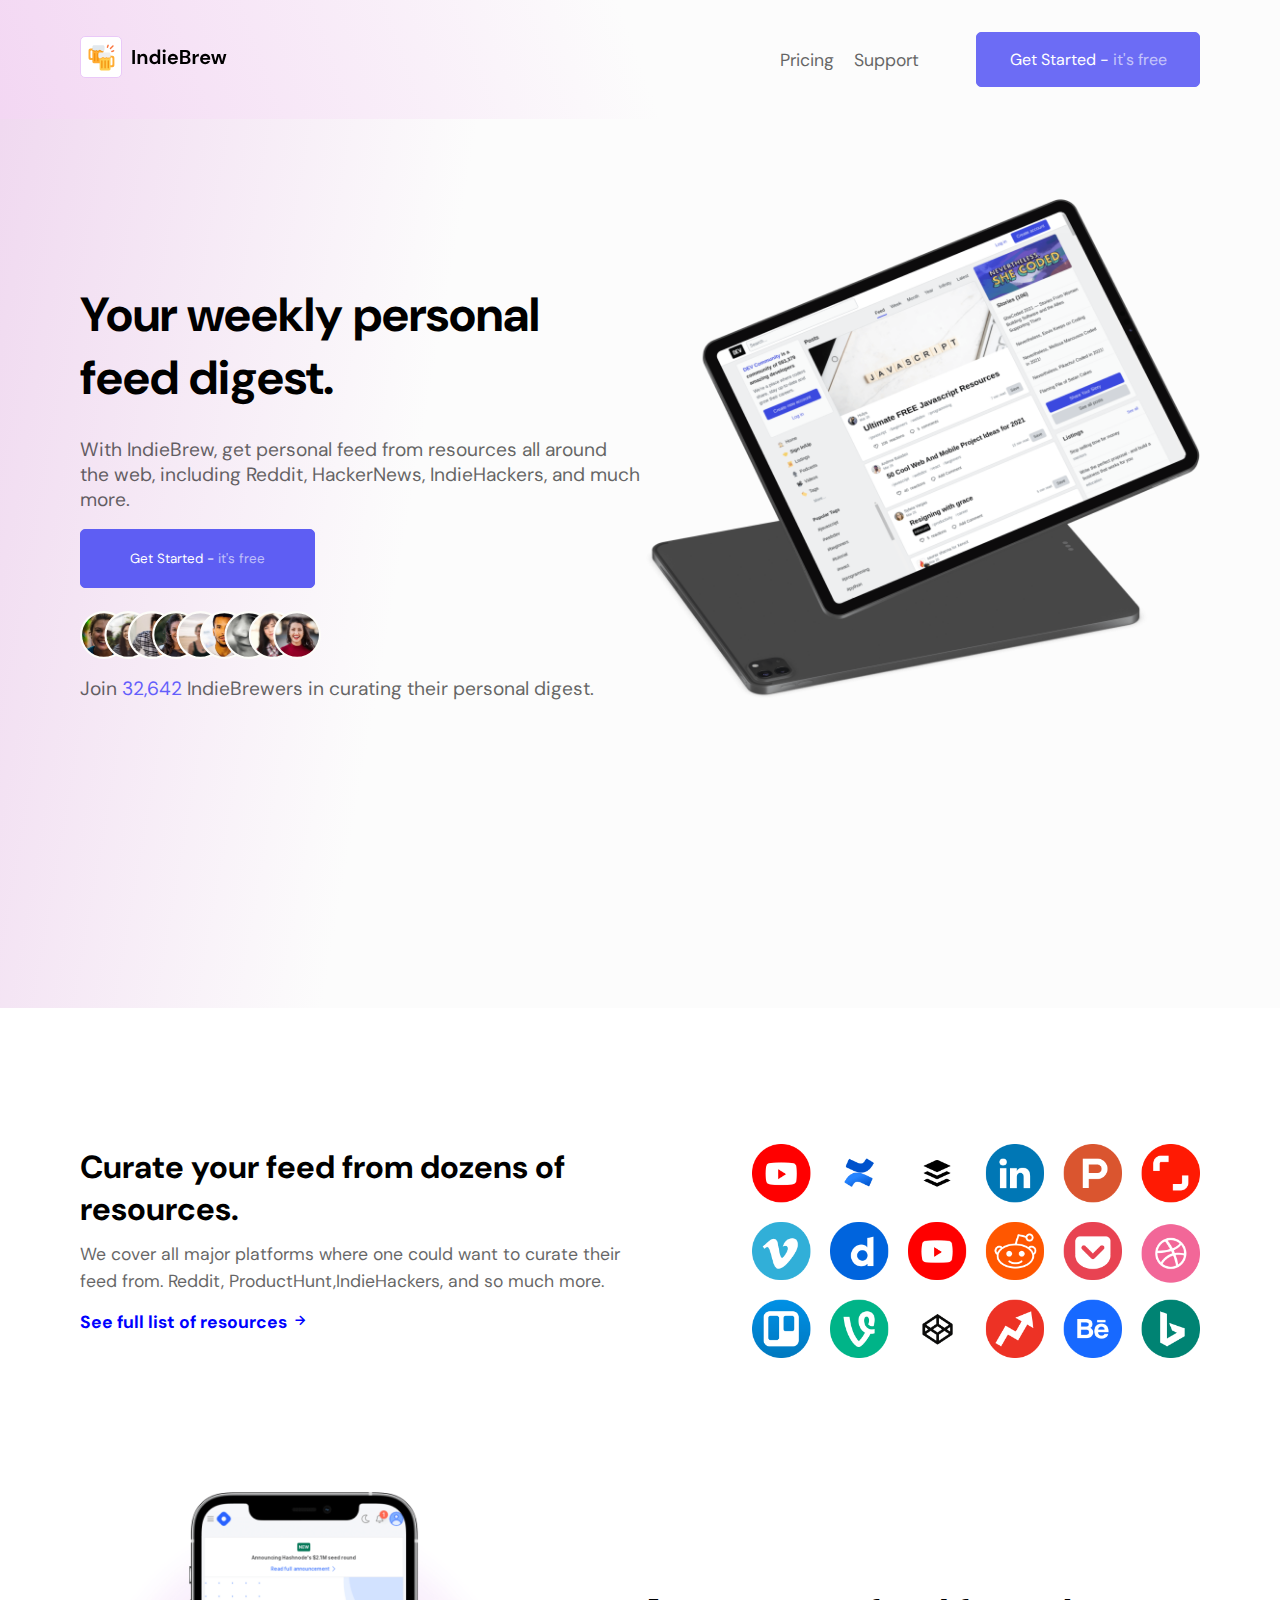
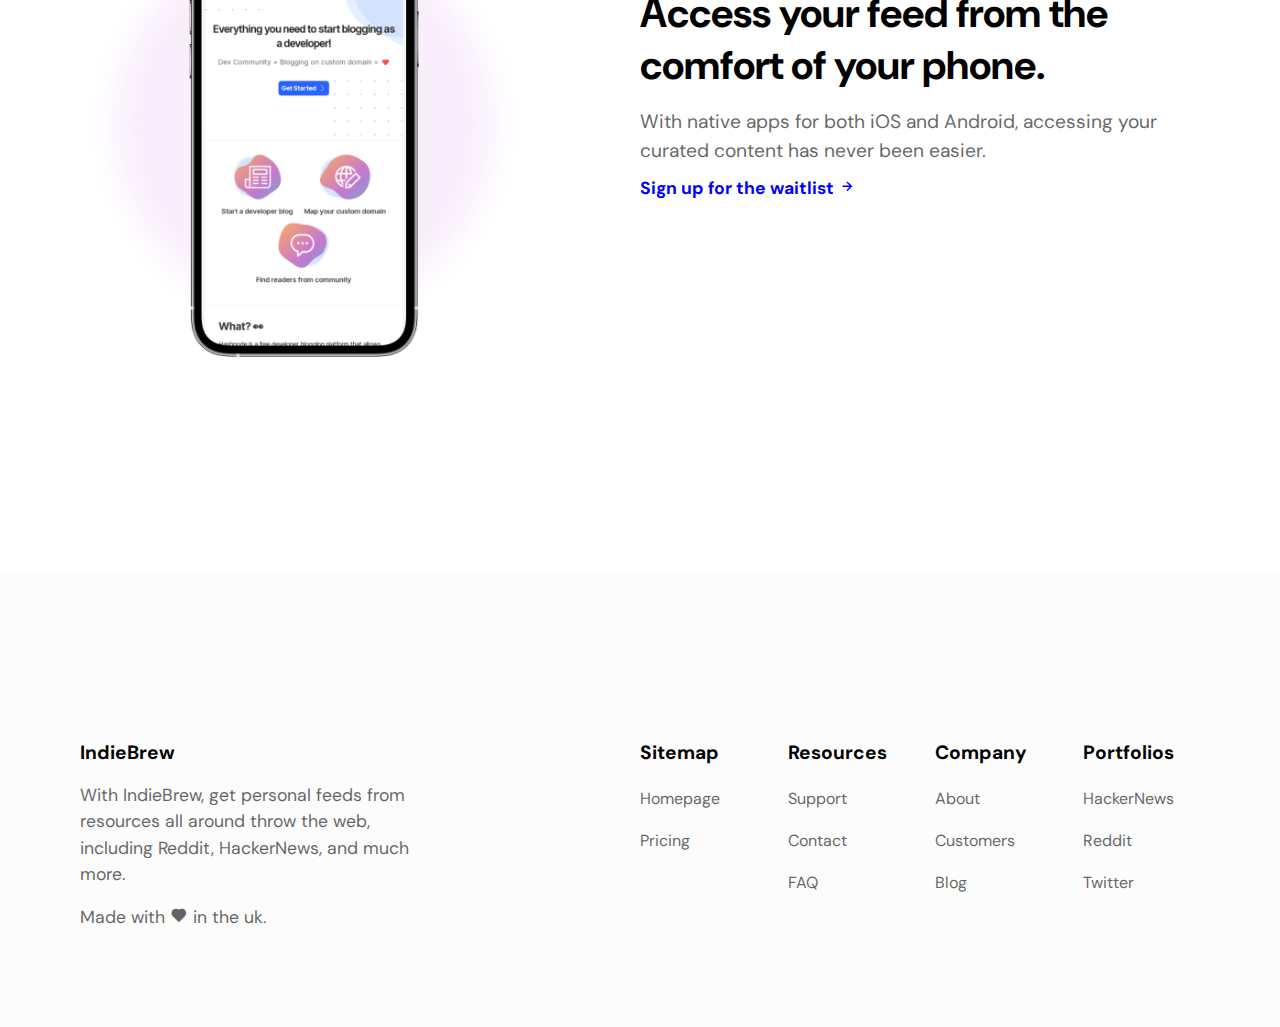
==== commit dc0d5aca: "initial commit" ====
--- a/index.html
+++ b/index.html
@@ -87,7 +87,7 @@
             <p>With IndieBrew, get personal feeds from resources all around throw the web, including Reddit, HackerNews, and much more.</p>
             <p class="love">Made with <i class='bx bxs-heart' ></i> in the uk.</p>
         </div>
-        <div class="c">
+        <div class="all__about__cmp">
             <div class="site">
                 <h3>Sitemap</h3>
                 <ul>
--- a/styles/index.css
+++ b/styles/index.css
@@ -301,9 +301,6 @@
         padding: 2em;
         align-items: center;
     }
-    .form_body {
-        background-color: rgb(236, 206, 236);
-    }
     .navbar, .btn {
         display: block;
     } 
@@ -342,7 +339,8 @@
     .firt__btn a {
         text-decoration: none;
     }
-    .firt__btn a:hover {
+    .firt__btn a:hover,
+    .firt__btn a:focus {
         background-color: rgb(170, 170, 241);
     }
     .hero__image img {
@@ -351,12 +349,6 @@
     }
     .hero__main {
         padding: 2em;
-    }
-    .form__head img {
-        width: 80%;
-    }
-    .form__head a img {
-        width: 10%;
     }
     .indie__title p {
         font-size: 1.3rem;
@@ -390,7 +382,6 @@
         margin-left: 20%;
     }
     .access__main {
-        /* border: 1px solid red; */
         display: grid;
         grid-template-columns: 1fr 1fr;
     }
@@ -411,7 +402,6 @@
     }
     footer {
         display: flex;
-        /* align-items: center; */
         padding: 2em;
         gap: 20%;
     }
@@ -426,49 +416,34 @@
         font-size: 0.8rem;
     }
     .form__head {
-        background-color: rgb(243, 228, 228);
+        /* background-color: pink; */
+        padding: 1em 2em;
+    }
+    .form__head a img {
+        width: 15%;
     }
     .form__main {
-        display: flex;
-        align-items: center;
-        padding: 4em;
-        gap: 20px;
-    }
-    .form__text h1 {
-        font-size: 1.5rem;
-    }
-    .form__text p {
-        font-size: 0.8rem;
-    }
+        padding: 2em;
+    }
+    .form__main p {
+        font-size: 1.3rem;
+    } 
     .sign__form {
-        width: 100%;
-    }
-    .sign__form h1 {
-        font-size: 1.1rem;
-    }
-    .check__main {
-        margin-bottom: 0;
-    }
-    .check__main label {
-        font-size: 0.65rem;
+        padding: 5em;
+        /* border: 1px solid #000; */
     }
 }
 
 @media (min-width: 1024px) {
-    body {
-        border: 1px solid gold;
-    }
     header {
         padding: 2em 5em;
     }
     .navbar {
-        /* border: 1px solid red; */
         width: 20;
     }
     .navbar ul {
         width: 50%;
         margin-left: 50%;
-        /* border: 1px solid #000; */
     }
     .navbar ul li {
         font-size: 1.1rem;
@@ -484,10 +459,8 @@
         padding: 5em;
         display: grid;
         grid-template-columns: 1fr 1fr;
-        /* gap: 20px; */
     }
     .indie__feed {
-        /* border: 1px solid #00f; */
         margin: 0;
         padding: 0;
         margin-top: 15%;
@@ -502,9 +475,6 @@
     .users img {
         width: 43%;
     }
-    .hero__image {
-        /* border: 1px solid red; */
-    }
     .hero__image img {
         width: 100%;
         margin: 0 auto;
@@ -526,6 +496,44 @@
         font-size: 1.1rem;
         font-weight: bold;
     }
-   
+    footer {
+        padding: 5em;
+    }
+    footer h3 {
+        font-size: 1.2rem;
+    }
+    footer a {
+        font-size: 1rem;
+    }
+    .about__indie {
+        width: 60%;
+    }
+    .about__indie p {
+        font-size: 1.1rem;
+        line-height: 1.5;
+    }
+    .all__about__cmp {
+        display: grid;
+        grid-template-columns: 1fr 1fr 1fr  1fr;
+        gap: 30px;
+    }
+    .form__head {
+        padding: 2em 5em;
+    }
+
+    .form__main {
+        display: flex;
+        align-items: center;
+        gap: 20px;
+        padding: 0 5em;
+    }
+    .form__text {
+        width: 50%;
+        /* border: 1px solid #000; */
+    }
+    .form__text p {
+        font-size: 1.2rem;
+    }
+    
 
 }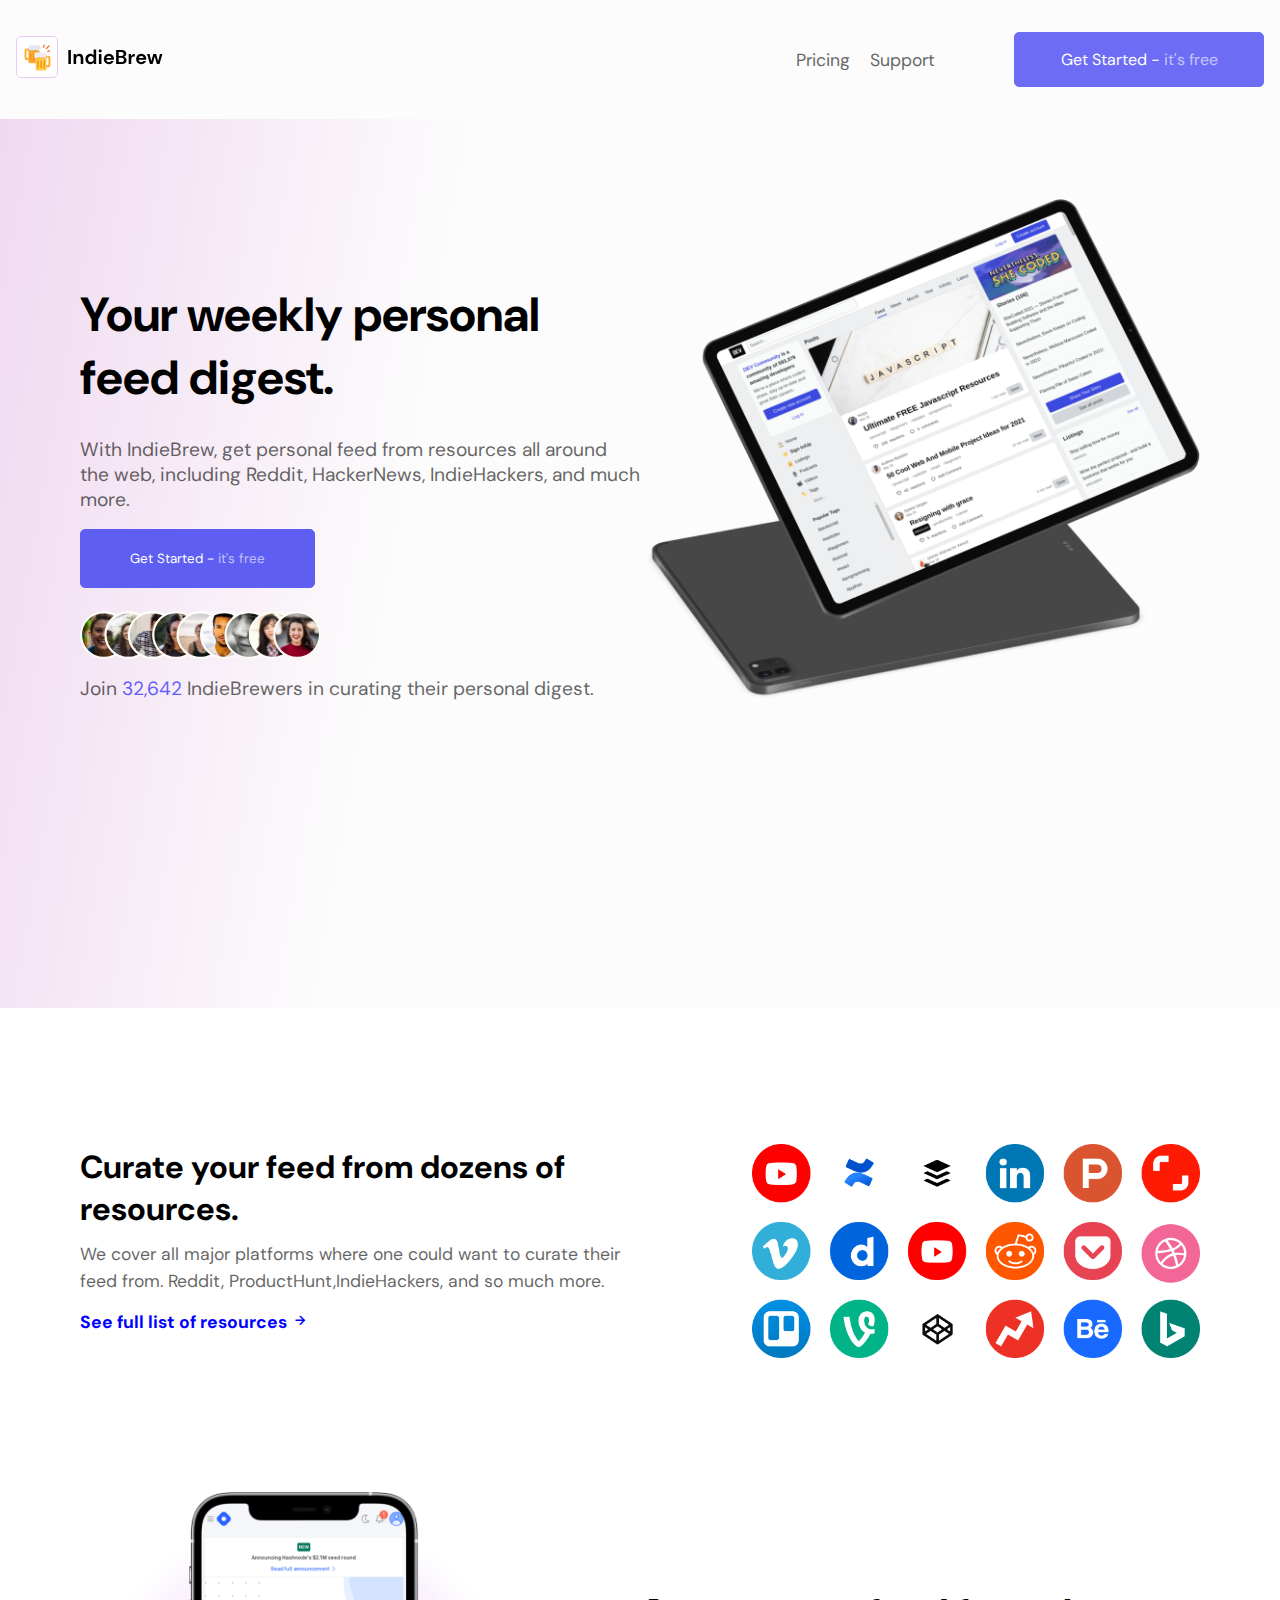
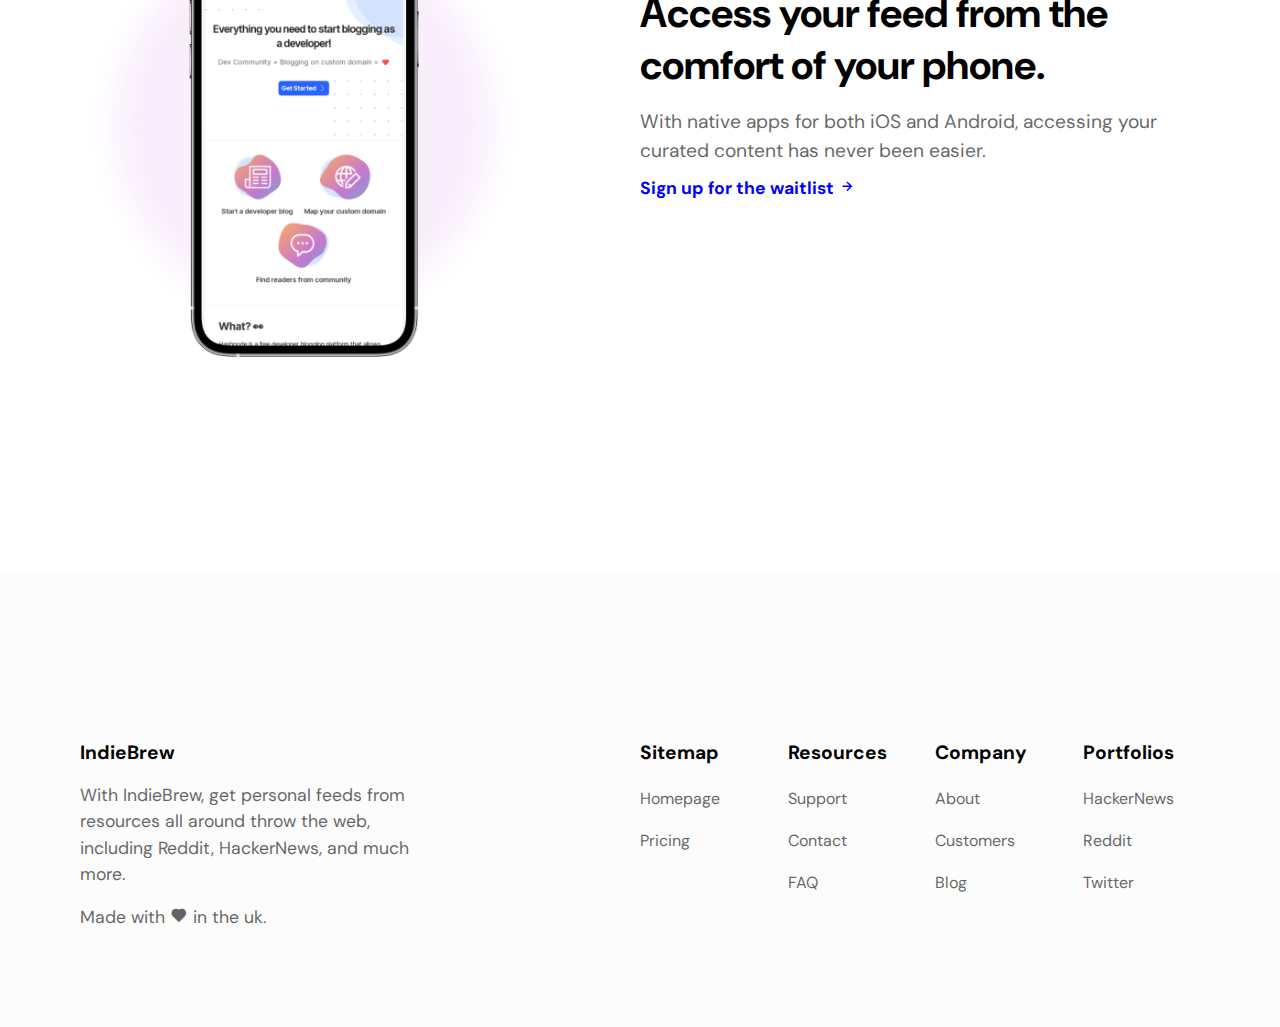
==== commit dda9c907: "initial commit" ====
--- a/index.html
+++ b/index.html
@@ -15,7 +15,7 @@
     <title>IndieBrew</title>
 </head>
 <body>
-    <header>
+    <header class="indie-header">
         <div class="indie__logo">
             <img src="./Assets/Logo.svg" alt="Logo">
             <!-- <p>IndieBrew</p> -->
--- a/styles/index.css
+++ b/styles/index.css
@@ -4,12 +4,12 @@
     box-sizing: border-box;
     font-family: 'DM Sans', sans-serif;
 }
-header {
+.indie-header {
     display: flex;
     justify-content: space-between;
     padding: 2em 1em;
     background-color: rgb(252, 252, 252);
-    background: linear-gradient(70deg, rgb(243, 215, 243), rgb(252, 252, 252), rgb(252, 252, 252));
+    /* background: linear-gradient(70deg, rgb(243, 215, 243), rgb(252, 252, 252), rgb(252, 252, 252)); */
 }
 .navbar,
 .btn {
@@ -171,7 +171,8 @@
 .form__head {
     align-items: center;
     display: flex;
-    background-color: aliceblue;
+    padding: 1em;
+    justify-content: space-between;
 }
 .form__head a {
     box-shadow: rgba(0, 0, 0, 0.02) 0px 1px 3px 0px, rgba(27, 31, 35, 0.15) 0px 0px 0px 1px;
@@ -187,6 +188,7 @@
 }
 .form__head {
     background-color: rgb(248, 230, 248);
+    /* padding: 5rem; */
 }
 .form__head a img {
     width: 40%;
@@ -199,7 +201,6 @@
 .form__main {
     padding: 1em;
     background-color: rgb(248, 230, 248);
-    background: linear-gradient(rgb(236, 206, 236));
     position: relative;
 }
 .form__text h1 {
